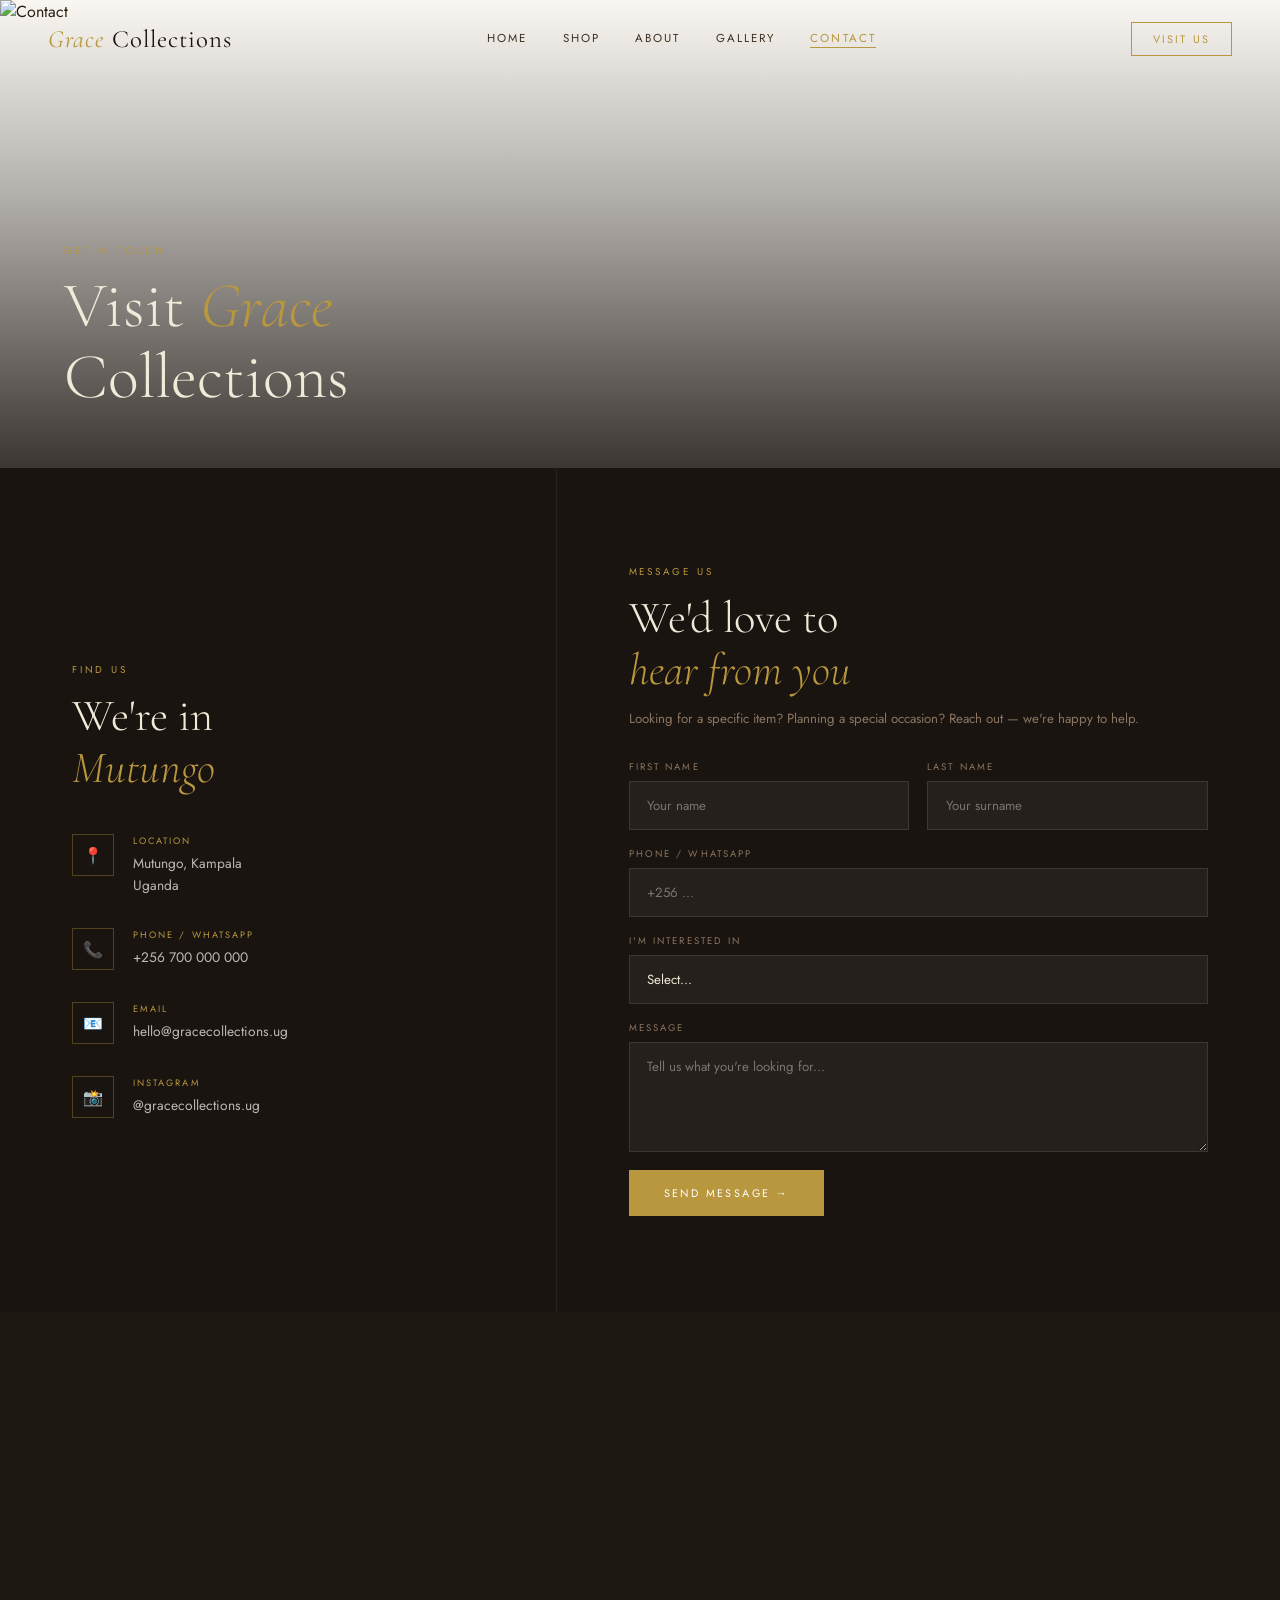
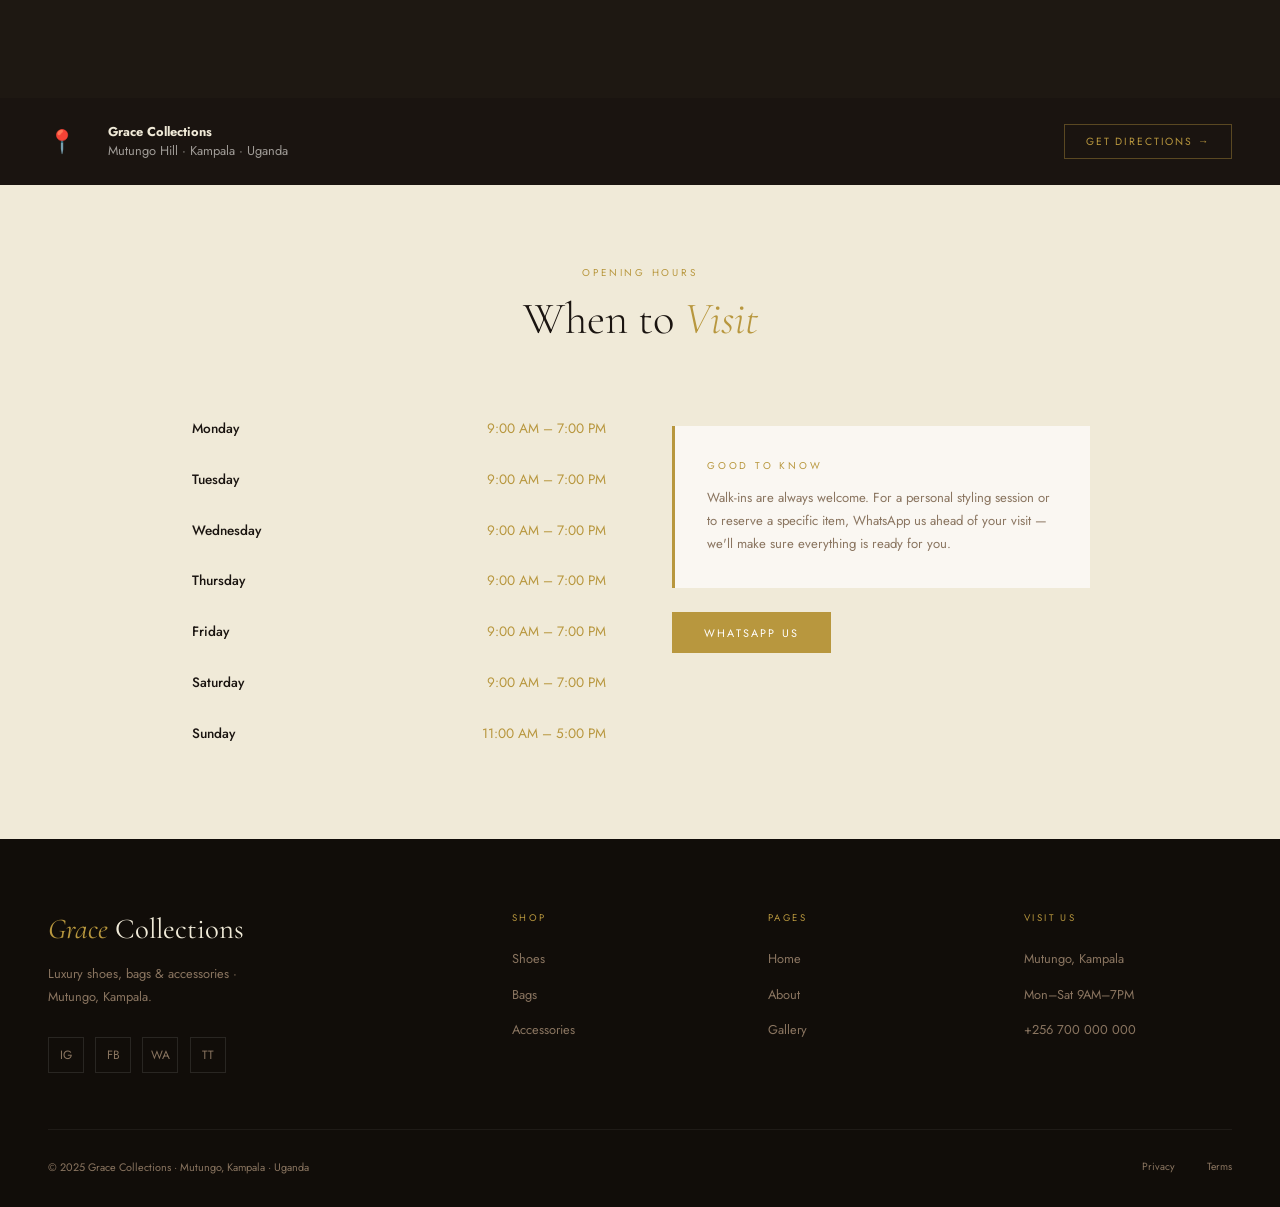
==== contact.html @ 76d76796 "Add files via upload" ====
<!DOCTYPE html>
<html lang="en">
<head>
<meta charset="UTF-8"/><meta name="viewport" content="width=device-width,initial-scale=1"/>
<title>Contact – Grace Collections</title>
<link href="https://fonts.googleapis.com/css2?family=Cormorant+Garamond:ital,wght@0,300;0,400;0,600;1,300;1,400&family=Jost:wght@200;300;400;500&display=swap" rel="stylesheet"/>
<link rel="stylesheet" href="style.css"/>
<style>
#contact-body{display:grid;grid-template-columns:1fr 1.3fr;background:var(--dark);min-height:70vh}
.contact-info{padding:6rem 4.5rem;display:flex;flex-direction:column;justify-content:center;border-right:1px solid rgba(255,255,255,.06)}
.contact-info .section-title{color:var(--cream);margin-bottom:2.5rem}
.c-items{display:flex;flex-direction:column;gap:2rem}
.c-item{display:flex;gap:1.2rem;align-items:flex-start}
.c-ico{width:42px;height:42px;flex-shrink:0;border:1px solid rgba(184,151,62,.35);display:flex;align-items:center;justify-content:center;color:var(--gold);font-size:1rem}
.c-label{font-size:.58rem;letter-spacing:.22em;text-transform:uppercase;color:var(--gold);margin-bottom:.3rem}
.c-val{color:rgba(250,247,242,.72);font-size:.86rem;line-height:1.6}
.contact-form-col{padding:6rem 4.5rem;display:flex;flex-direction:column;justify-content:center}
.contact-form-col .section-title{color:var(--cream);margin-bottom:.8rem}
.contact-form-col>p{color:var(--muted);font-size:.83rem;margin-bottom:2rem}
.cform{display:flex;flex-direction:column;gap:1.1rem}
.frow{display:grid;grid-template-columns:1fr 1fr;gap:1.1rem}
.fg{display:flex;flex-direction:column;gap:.45rem}
.flabel{font-size:.6rem;letter-spacing:.22em;text-transform:uppercase;color:var(--muted)}
.finput,.fselect,.ftxt{background:rgba(255,255,255,.05);border:1px solid rgba(255,255,255,.1);color:var(--cream);padding:.85rem 1.1rem;font-family:var(--ff-sans);font-size:.83rem;outline:none;transition:border-color .3s;width:100%}
.finput:focus,.ftxt:focus{border-color:var(--gold)}
.ftxt{resize:vertical;min-height:110px}
.fselect{appearance:none}
.fsubmit{background:var(--gold);color:var(--white);border:none;cursor:pointer;padding:.95rem 2.2rem;font-family:var(--ff-sans);font-size:.68rem;letter-spacing:.22em;text-transform:uppercase;align-self:flex-start;transition:opacity .3s}
.fsubmit:hover{opacity:.85}
/* MAP */
#map-section{background:#1e1812;padding:0}
.map-embed{width:100%;height:380px;border:none;filter:grayscale(30%) contrast(1.1)}
.map-bar{background:var(--dark);padding:1.5rem 3rem;display:flex;align-items:center;gap:2rem;flex-wrap:wrap}
.map-bar-txt{font-size:.8rem;color:rgba(250,247,242,.6);line-height:1.5}
.map-bar-txt strong{color:var(--cream)}
.map-dir{margin-left:auto;font-size:.65rem;letter-spacing:.18em;text-transform:uppercase;color:var(--gold);border:1px solid rgba(184,151,62,.4);padding:.55rem 1.3rem;transition:.3s;white-space:nowrap}
.map-dir:hover{background:var(--gold);color:var(--white);border-color:var(--gold)}
/* HOURS */
#hours{padding:5rem 3rem;background:var(--cream)}
.hours-inner{display:grid;grid-template-columns:1fr 1fr;gap:4rem;max-width:900px;margin:0 auto}
.hours-table{width:100%}
.hours-table tr{border-bottom:1px solid rgba(0,0,0,.07)}
.hours-table td{padding:.9rem 0;font-size:.85rem;color:var(--muted)}
.hours-table td:first-child{font-weight:500;color:var(--dark)}
.hours-table td:last-child{text-align:right;color:var(--gold)}
.hours-note{background:var(--ivory);padding:2rem;border-left:3px solid var(--gold);margin-top:1.5rem}
.hours-note p{font-size:.82rem;color:var(--muted);line-height:1.75}
@media(max-width:1024px){#contact-body{grid-template-columns:1fr}.contact-info{border-right:none;border-bottom:1px solid rgba(255,255,255,.06);padding:4rem 2.5rem}.contact-form-col{padding:4rem 2.5rem}.hours-inner{grid-template-columns:1fr;gap:2rem}}
@media(max-width:600px){.frow{grid-template-columns:1fr}#hours,#contact-body{padding:0}.contact-info,.contact-form-col{padding:3rem 1.5rem}.map-bar{flex-direction:column;align-items:flex-start;padding:1.2rem 1.5rem}.map-dir{margin-left:0}}
</style>
</head>
<body>
<nav id="navbar">
  <a href="index.html" class="nav-logo"><span>Grace</span> Collections</a>
  <div class="nav-links">
    <a href="index.html">Home</a><a href="shop.html">Shop</a>
    <a href="about.html">About</a><a href="gallery.html">Gallery</a><a href="contact.html" class="active">Contact</a>
  </div>
  <a href="contact.html" class="nav-cta">Visit Us</a>
  <div class="hamburger" id="ham"><span></span><span></span><span></span></div>
</nav>
<div class="mobile-menu" id="mob">
  <a href="index.html" onclick="closeMob()">Home</a><a href="shop.html" onclick="closeMob()">Shop</a>
  <a href="about.html" onclick="closeMob()">About</a><a href="gallery.html" onclick="closeMob()">Gallery</a>
  <a href="contact.html" onclick="closeMob()">Contact</a>
</div>

<div class="page-hero">
  <img src="https://images.unsplash.com/photo-1551488831-00ddcb6c6bd3?w=1400&q=80" alt="Contact"/>
  <div class="page-hero-overlay"></div>
  <div class="page-hero-content">
    <span class="page-tag">Get in Touch</span>
    <h1 class="page-title">Visit <em>Grace</em><br/>Collections</h1>
  </div>
</div>

<section id="contact-body">
  <div class="contact-info reveal-l">
    <span class="section-tag">Find Us</span>
    <h2 class="section-title">We're in<br/><em>Mutungo</em></h2>
    <div class="c-items">
      <div class="c-item"><div class="c-ico">📍</div><div><div class="c-label">Location</div><div class="c-val">Mutungo, Kampala<br/>Uganda</div></div></div>
      <div class="c-item"><div class="c-ico">📞</div><div><div class="c-label">Phone / WhatsApp</div><div class="c-val"><a href="tel:+256700000000" style="color:inherit">+256 700 000 000</a></div></div></div>
      <div class="c-item"><div class="c-ico">📧</div><div><div class="c-label">Email</div><div class="c-val"><a href="mailto:hello@gracecollections.ug" style="color:inherit">hello@gracecollections.ug</a></div></div></div>
      <div class="c-item"><div class="c-ico">📸</div><div><div class="c-label">Instagram</div><div class="c-val">@gracecollections.ug</div></div></div>
    </div>
  </div>

  <div class="contact-form-col reveal-r">
    <span class="section-tag">Message Us</span>
    <h2 class="section-title">We'd love to<br/><em>hear from you</em></h2>
    <p>Looking for a specific item? Planning a special occasion? Reach out — we're happy to help.</p>
    <div class="cform">
      <div class="frow">
        <div class="fg"><label class="flabel">First Name</label><input type="text" class="finput" placeholder="Your name"/></div>
        <div class="fg"><label class="flabel">Last Name</label><input type="text" class="finput" placeholder="Your surname"/></div>
      </div>
      <div class="fg"><label class="flabel">Phone / WhatsApp</label><input type="tel" class="finput" placeholder="+256 ..."/></div>
      <div class="fg"><label class="flabel">I'm interested in</label>
        <select class="fselect finput">
          <option value="">Select...</option>
          <option>Shoes</option><option>Bags</option><option>Accessories</option><option>General Enquiry</option>
        </select>
      </div>
      <div class="fg"><label class="flabel">Message</label><textarea class="ftxt" placeholder="Tell us what you're looking for..."></textarea></div>
      <button class="fsubmit" id="fsend">Send Message →</button>
    </div>
  </div>
</section>

<!-- MAP -->
<section id="map-section">
  <iframe class="map-embed" src="https://www.google.com/maps/embed?pb=!1m18!1m12!1m3!1d3989.757!2d32.624!3d0.316!2m3!1f0!2f0!3f0!3m2!1i1024!2i768!4f13.1!3m3!1m2!1s0x177dbbf2e67c4b1d%3A0x6a6ee9f05d6a1e3a!2sMutungo%2C%20Kampala%2C%20Uganda!5e0!3m2!1sen!2sug!4v1700000000000" allowfullscreen loading="lazy" referrerpolicy="no-referrer-when-downgrade"></iframe>
  <div class="map-bar">
    <div style="font-size:1.4rem;color:var(--gold)">📍</div>
    <div class="map-bar-txt"><strong>Grace Collections</strong><br/>Mutungo Hill · Kampala · Uganda</div>
    <a href="https://maps.google.com/?q=Mutungo+Kampala+Uganda" target="_blank" class="map-dir">Get Directions →</a>
  </div>
</section>

<!-- HOURS -->
<section id="hours">
  <div style="text-align:center;margin-bottom:3.5rem" class="reveal">
    <span class="section-tag">Opening Hours</span>
    <h2 class="section-title">When to <em>Visit</em></h2>
  </div>
  <div class="hours-inner">
    <div class="reveal-l">
      <table class="hours-table">
        <tr><td>Monday</td><td>9:00 AM – 7:00 PM</td></tr>
        <tr><td>Tuesday</td><td>9:00 AM – 7:00 PM</td></tr>
        <tr><td>Wednesday</td><td>9:00 AM – 7:00 PM</td></tr>
        <tr><td>Thursday</td><td>9:00 AM – 7:00 PM</td></tr>
        <tr><td>Friday</td><td>9:00 AM – 7:00 PM</td></tr>
        <tr><td>Saturday</td><td>9:00 AM – 7:00 PM</td></tr>
        <tr><td>Sunday</td><td>11:00 AM – 5:00 PM</td></tr>
      </table>
    </div>
    <div class="reveal-r">
      <div class="hours-note">
        <span class="section-tag">Good to Know</span>
        <p>Walk-ins are always welcome. For a personal styling session or to reserve a specific item, WhatsApp us ahead of your visit — we'll make sure everything is ready for you.</p>
      </div>
      <a href="https://wa.me/256700000000" target="_blank" class="btn-gold" style="display:inline-block;margin-top:1.5rem">WhatsApp Us</a>
    </div>
  </div>
</section>

<footer>
  <div class="footer-top">
    <div><div class="footer-logo"><span>Grace</span> Collections</div><p class="footer-about">Luxury shoes, bags & accessories · Mutungo, Kampala.</p><div class="footer-social"><a href="#" class="social-btn">IG</a><a href="#" class="social-btn">FB</a><a href="#" class="social-btn">WA</a><a href="#" class="social-btn">TT</a></div></div>
    <div><div class="footer-col-title">Shop</div><ul class="footer-links"><li><a href="shop.html">Shoes</a></li><li><a href="shop.html">Bags</a></li><li><a href="shop.html">Accessories</a></li></ul></div>
    <div><div class="footer-col-title">Pages</div><ul class="footer-links"><li><a href="index.html">Home</a></li><li><a href="about.html">About</a></li><li><a href="gallery.html">Gallery</a></li></ul></div>
    <div><div class="footer-col-title">Visit Us</div><ul class="footer-links"><li><a href="#">Mutungo, Kampala</a></li><li><a href="#">Mon–Sat 9AM–7PM</a></li><li><a href="tel:+256700000000">+256 700 000 000</a></li></ul></div>
  </div>
  <div class="footer-bottom"><div class="footer-copy">© 2025 Grace Collections · Mutungo, Kampala · Uganda</div><div class="footer-legal"><a href="#">Privacy</a><a href="#">Terms</a></div></div>
</footer>
<div id="back-top">↑</div>
<script src="shared.js"></script>
<script>
document.getElementById('fsend').addEventListener('click',function(){
  this.textContent='Sent ✓';this.style.background='#3d8b5e';
  setTimeout(()=>{this.textContent='Send Message →';this.style.background=''},3000);
});
</script>
</body>
</html>
---- style.css ----
/* ===== RESET ===== */
*,*::before,*::after{box-sizing:border-box;margin:0;padding:0}
:root{
  --ivory:#faf7f2;--cream:#f0ead8;--sand:#c9b99a;
  --gold:#b8973e;--dark:#1a1410;--mid:#3d2f1f;
  --text:#2b1f10;--muted:#8a7560;--white:#fff;
  --ff-serif:'Cormorant Garamond',Georgia,serif;
  --ff-sans:'Jost',sans-serif;
}
html{scroll-behavior:smooth}
body{font-family:var(--ff-sans);background:var(--ivory);color:var(--text);overflow-x:hidden}
a{text-decoration:none;color:inherit}
img{display:block;width:100%;object-fit:cover}

/* ===== NAV ===== */
nav{
  position:fixed;top:0;left:0;right:0;z-index:800;
  display:flex;align-items:center;justify-content:space-between;
  padding:1.4rem 3rem;
  transition:background .4s,padding .4s;
}
nav.scrolled{background:rgba(250,247,242,.97);box-shadow:0 1px 0 rgba(0,0,0,.07);padding:.9rem 3rem}
.nav-logo{font-family:var(--ff-serif);font-size:1.55rem;color:var(--dark);letter-spacing:.04em}
.nav-logo span{color:var(--gold);font-style:italic}
.nav-links{display:flex;gap:2.2rem}
.nav-links a{
  font-size:.72rem;letter-spacing:.18em;text-transform:uppercase;color:var(--mid);
  position:relative;padding-bottom:2px;
}
.nav-links a::after{content:'';position:absolute;left:0;bottom:0;width:0;height:1px;background:var(--gold);transition:width .3s}
.nav-links a:hover::after,.nav-links a.active::after{width:100%}
.nav-links a.active{color:var(--gold)}
.nav-cta{
  font-size:.68rem;letter-spacing:.2em;text-transform:uppercase;
  border:1px solid var(--gold);color:var(--gold);padding:.5rem 1.3rem;
  transition:background .3s,color .3s;
}
.nav-cta:hover{background:var(--gold);color:var(--white)}
.hamburger{display:none;flex-direction:column;gap:5px;cursor:pointer;z-index:810}
.hamburger span{display:block;width:24px;height:1px;background:var(--dark);transition:.3s}
.hamburger.open span:nth-child(1){transform:translateY(6px) rotate(45deg)}
.hamburger.open span:nth-child(2){opacity:0}
.hamburger.open span:nth-child(3){transform:translateY(-6px) rotate(-45deg)}
.mobile-menu{
  display:none;position:fixed;inset:0;background:var(--dark);
  z-index:801;flex-direction:column;align-items:center;justify-content:center;gap:2.2rem;
}
.mobile-menu.open{display:flex}
.mobile-menu a{font-family:var(--ff-serif);font-size:2rem;color:var(--cream);font-weight:300;letter-spacing:.08em}

/* ===== MARQUEE ===== */
.marquee-strip{background:var(--gold);overflow:hidden;padding:.65rem 0}
.marquee-track{display:flex;animation:marquee 24s linear infinite;width:max-content}
.marquee-item{white-space:nowrap;font-size:.62rem;letter-spacing:.25em;text-transform:uppercase;color:var(--white);padding:0 2.5rem}
@keyframes marquee{from{transform:translateX(0)}to{transform:translateX(-50%)}}

/* ===== PAGE HERO ===== */
.page-hero{
  height:52vh;min-height:360px;
  position:relative;display:flex;align-items:flex-end;
  overflow:hidden;
}
.page-hero img{position:absolute;inset:0;width:100%;height:100%;object-fit:cover}
.page-hero-overlay{position:absolute;inset:0;background:linear-gradient(to top,rgba(26,20,16,.85) 0%,rgba(26,20,16,.3) 60%,transparent)}
.page-hero-content{position:relative;z-index:2;padding:3.5rem 4rem;width:100%}
.page-tag{font-size:.62rem;letter-spacing:.28em;text-transform:uppercase;color:var(--gold);margin-bottom:.8rem;display:block}
.page-title{font-family:var(--ff-serif);font-size:clamp(2.2rem,5vw,4rem);color:var(--cream);font-weight:300;line-height:1.1}
.page-title em{font-style:italic;color:var(--gold)}

/* ===== SHARED SECTION ===== */
.section-tag{font-size:.62rem;letter-spacing:.28em;text-transform:uppercase;color:var(--gold);margin-bottom:.9rem;display:block}
.section-title{font-family:var(--ff-serif);font-size:clamp(1.9rem,3.5vw,3rem);font-weight:300;line-height:1.15;color:var(--dark)}
.section-title em{font-style:italic;color:var(--gold)}

/* ===== BUTTONS ===== */
.btn-gold{background:var(--gold);color:var(--white);padding:.8rem 2rem;font-size:.68rem;letter-spacing:.2em;text-transform:uppercase;transition:opacity .3s;display:inline-block}
.btn-gold:hover{opacity:.85}
.btn-dark{background:var(--dark);color:var(--cream);padding:.8rem 2rem;font-size:.68rem;letter-spacing:.2em;text-transform:uppercase;transition:opacity .3s;display:inline-block}
.btn-dark:hover{opacity:.8}
.btn-outline{border:1px solid var(--gold);color:var(--gold);padding:.8rem 2rem;font-size:.68rem;letter-spacing:.2em;text-transform:uppercase;transition:background .3s,color .3s;display:inline-block}
.btn-outline:hover{background:var(--gold);color:var(--white)}

/* ===== PRODUCT CARD ===== */
.product-card{position:relative}
.product-img{position:relative;overflow:hidden;aspect-ratio:3/4;background:var(--cream)}
.product-img img{width:100%;height:100%;object-fit:cover;transition:transform .55s ease}
.product-card:hover .product-img img{transform:scale(1.07)}
.product-badge{position:absolute;top:.9rem;left:.9rem;background:var(--dark);color:var(--cream);font-size:.52rem;letter-spacing:.18em;text-transform:uppercase;padding:.3rem .65rem}
.product-info{padding:1rem 0 .5rem}
.product-name{font-family:var(--ff-serif);font-size:1.1rem;font-weight:400;color:var(--dark)}
.product-sub{font-size:.65rem;letter-spacing:.12em;text-transform:uppercase;color:var(--muted);margin-top:.25rem}
.product-price{font-size:.82rem;color:var(--gold);margin-top:.6rem}

/* ===== FOOTER ===== */
footer{background:#110d09;padding:4.5rem 3rem 2rem}
.footer-top{display:grid;grid-template-columns:2fr 1fr 1fr 1fr;gap:3rem;padding-bottom:3.5rem;border-bottom:1px solid rgba(255,255,255,.06)}
.footer-logo{font-family:var(--ff-serif);font-size:1.8rem;color:var(--cream)}
.footer-logo span{color:var(--gold);font-style:italic}
.footer-about{font-size:.8rem;color:var(--muted);line-height:1.8;margin-top:1rem;max-width:240px}
.footer-social{display:flex;gap:.7rem;margin-top:1.8rem}
.social-btn{width:36px;height:36px;border:1px solid rgba(255,255,255,.1);display:flex;align-items:center;justify-content:center;color:var(--muted);font-size:.75rem;transition:border-color .3s,color .3s}
.social-btn:hover{border-color:var(--gold);color:var(--gold)}
.footer-col-title{font-size:.6rem;letter-spacing:.25em;text-transform:uppercase;color:var(--gold);margin-bottom:1.3rem}
.footer-links{list-style:none;display:flex;flex-direction:column;gap:.8rem}
.footer-links a{font-size:.8rem;color:var(--muted);transition:color .3s}
.footer-links a:hover{color:var(--cream)}
.footer-bottom{display:flex;align-items:center;justify-content:space-between;padding-top:1.8rem;flex-wrap:wrap;gap:1rem}
.footer-copy{font-size:.68rem;color:var(--muted)}
.footer-legal{display:flex;gap:2rem}
.footer-legal a{font-size:.65rem;color:var(--muted);transition:color .3s}
.footer-legal a:hover{color:var(--cream)}

/* ===== BACK TOP ===== */
#back-top{position:fixed;bottom:2rem;right:2rem;width:44px;height:44px;background:var(--gold);display:flex;align-items:center;justify-content:center;color:var(--white);font-size:1rem;opacity:0;transform:translateY(16px);transition:opacity .3s,transform .3s;cursor:pointer;z-index:700}
#back-top.visible{opacity:1;transform:none}

/* ===== REVEAL ===== */
.reveal{opacity:0;transform:translateY(28px);transition:opacity .7s ease,transform .7s ease}
.reveal.in{opacity:1;transform:none}
.reveal-l{opacity:0;transform:translateX(-28px);transition:opacity .7s ease,transform .7s ease}
.reveal-l.in{opacity:1;transform:none}
.reveal-r{opacity:0;transform:translateX(28px);transition:opacity .7s ease,transform .7s ease}
.reveal-r.in{opacity:1;transform:none}

/* ===== RESPONSIVE ===== */
@media(max-width:1024px){
  nav{padding:1.2rem 2rem}
  nav.scrolled{padding:.85rem 2rem}
  .footer-top{grid-template-columns:1fr 1fr}
  .page-hero-content{padding:3rem 2.5rem}
}
@media(max-width:768px){
  .nav-links,.nav-cta{display:none}
  .hamburger{display:flex}
  .footer-top{grid-template-columns:1fr}
  .footer-bottom{flex-direction:column;text-align:center}
}
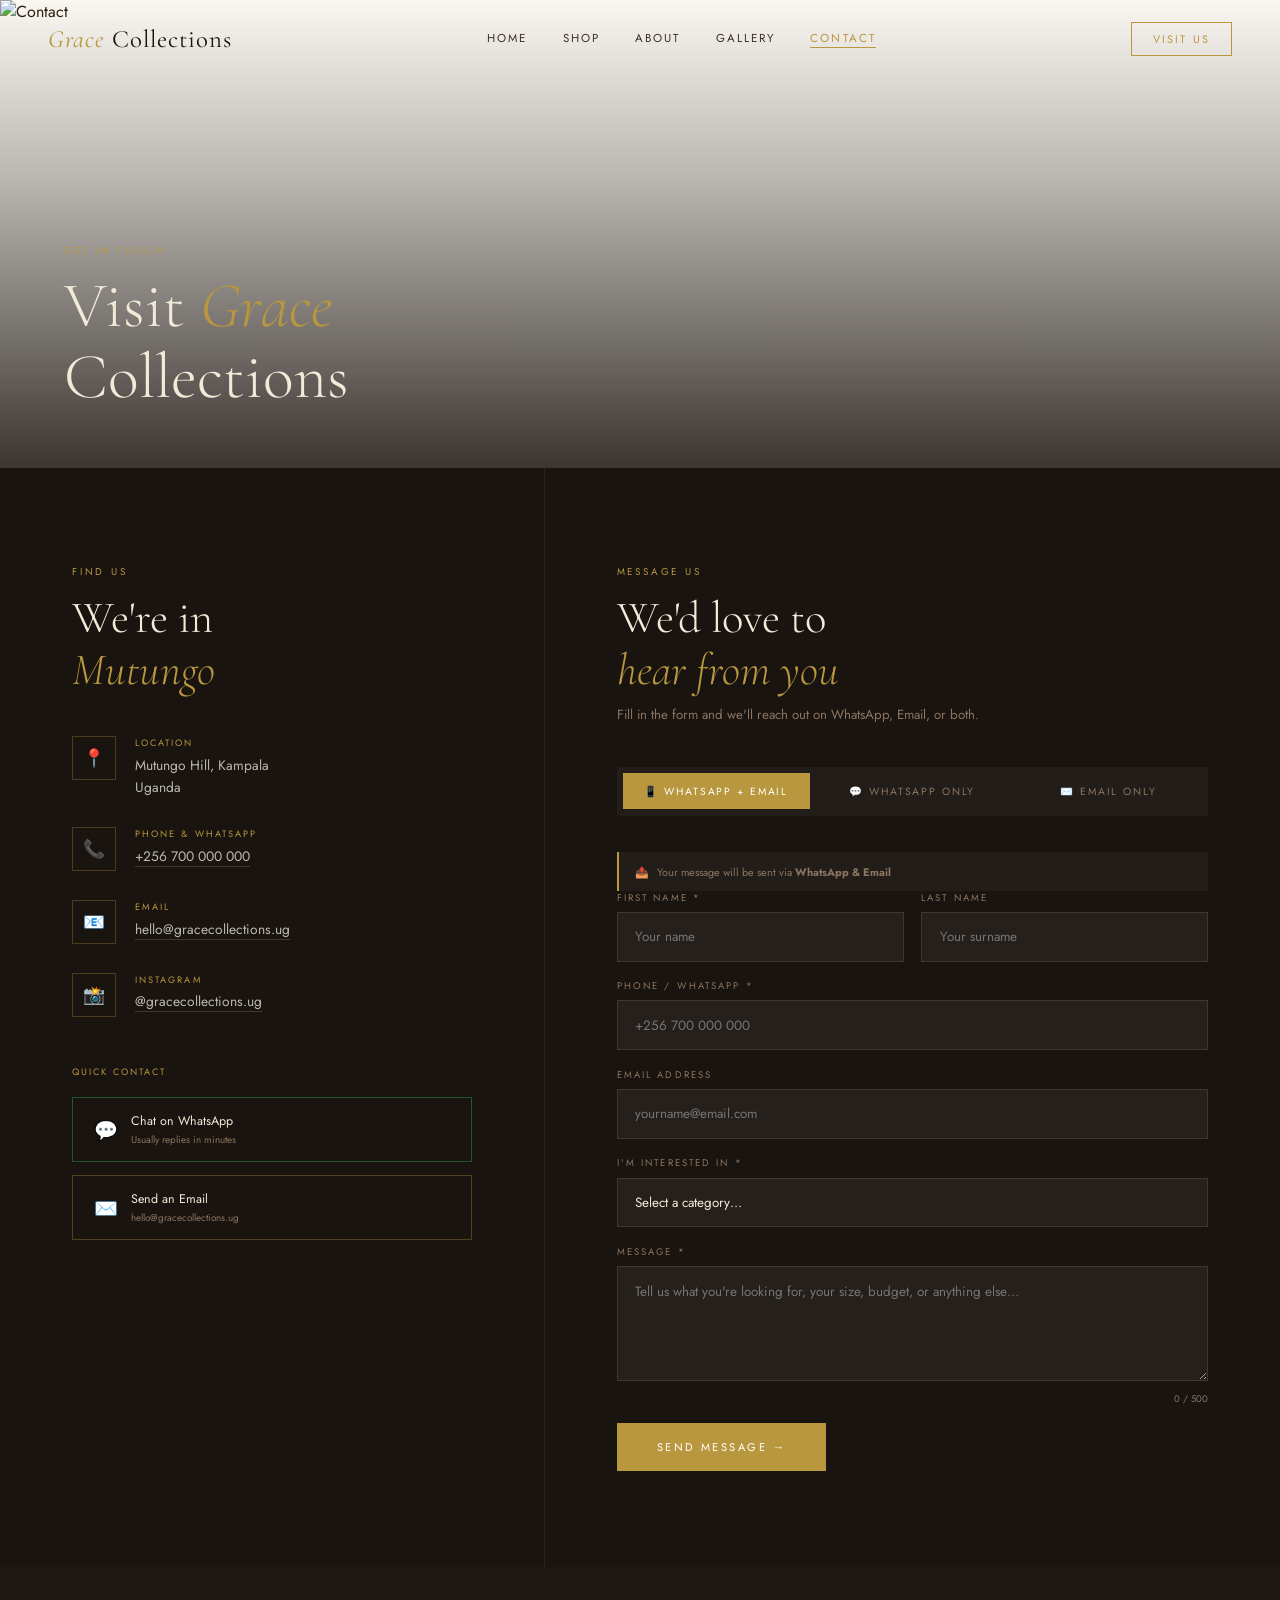
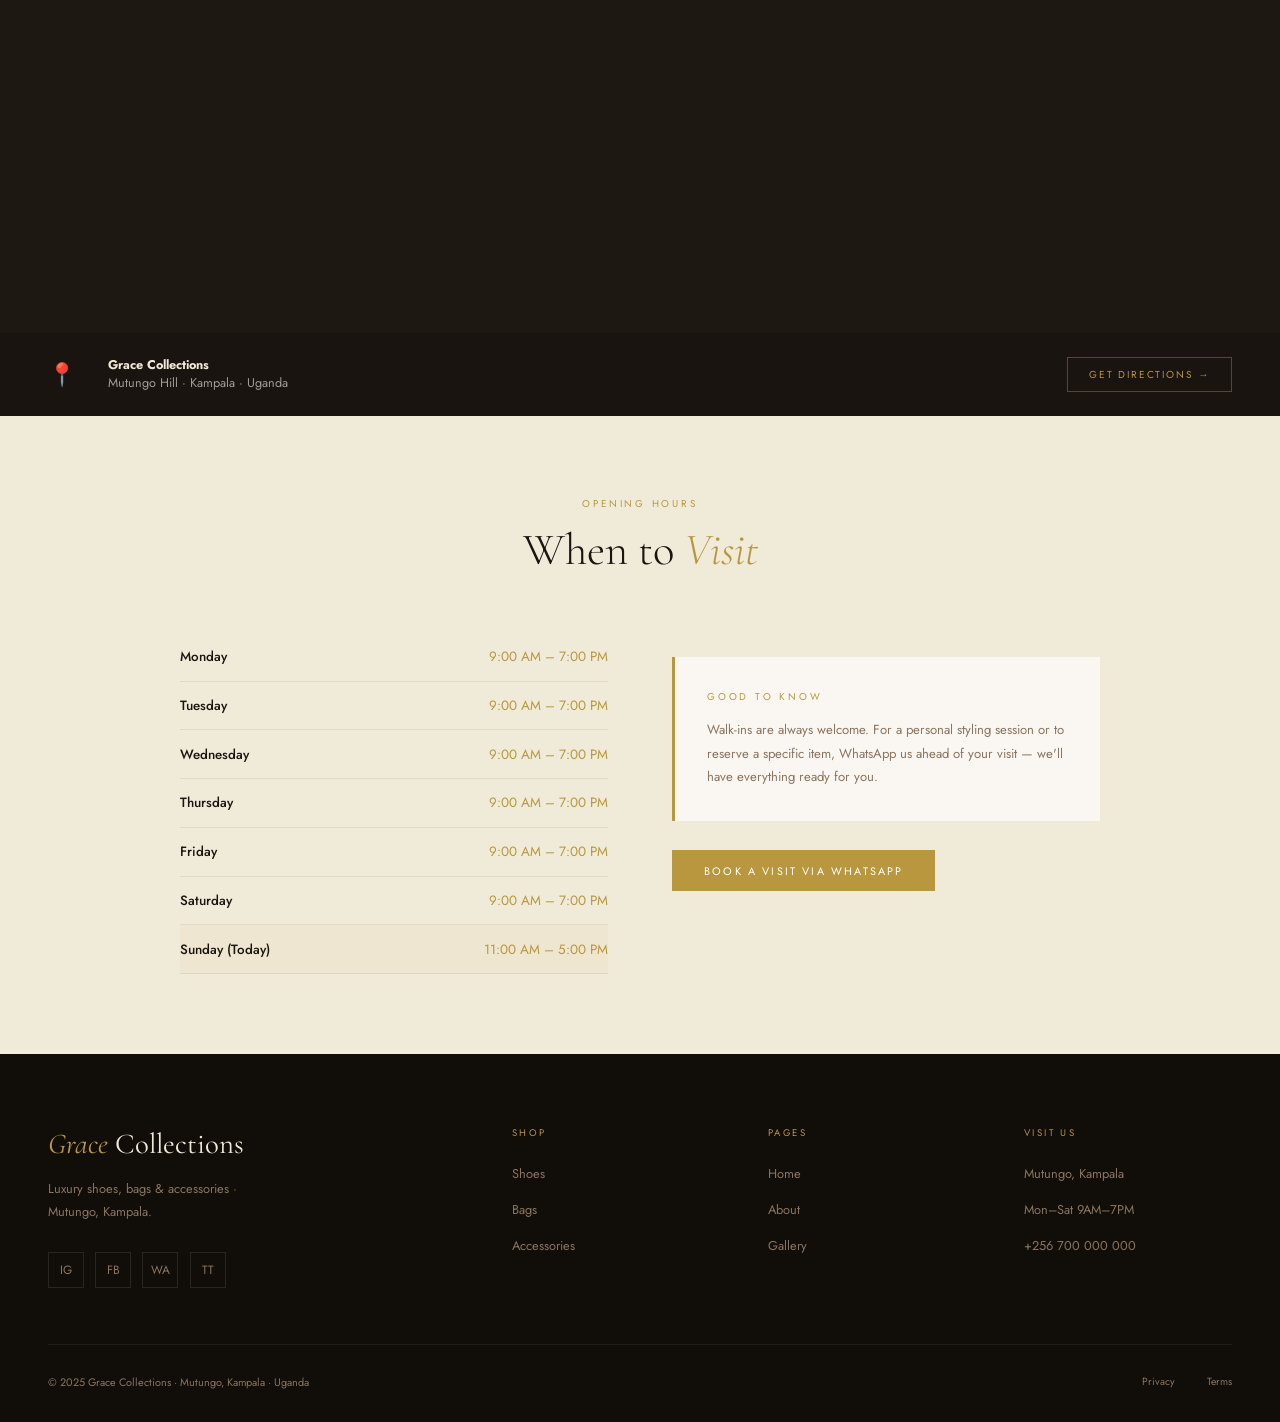
==== commit 75a484f9: "Rename contact-1.html to contact.html" ====
--- a/contact.html
+++ b/contact.html
@@ -6,47 +6,97 @@
 <link href="https://fonts.googleapis.com/css2?family=Cormorant+Garamond:ital,wght@0,300;0,400;0,600;1,300;1,400&family=Jost:wght@200;300;400;500&display=swap" rel="stylesheet"/>
 <link rel="stylesheet" href="style.css"/>
 <style>
-#contact-body{display:grid;grid-template-columns:1fr 1.3fr;background:var(--dark);min-height:70vh}
-.contact-info{padding:6rem 4.5rem;display:flex;flex-direction:column;justify-content:center;border-right:1px solid rgba(255,255,255,.06)}
+/* ── CONTACT LAYOUT ── */
+#contact-body{display:grid;grid-template-columns:1fr 1.35fr;background:var(--dark);min-height:75vh}
+.contact-info{padding:6rem 4.5rem;border-right:1px solid rgba(255,255,255,.06)}
 .contact-info .section-title{color:var(--cream);margin-bottom:2.5rem}
-.c-items{display:flex;flex-direction:column;gap:2rem}
+.c-items{display:flex;flex-direction:column;gap:1.8rem}
 .c-item{display:flex;gap:1.2rem;align-items:flex-start}
-.c-ico{width:42px;height:42px;flex-shrink:0;border:1px solid rgba(184,151,62,.35);display:flex;align-items:center;justify-content:center;color:var(--gold);font-size:1rem}
+.c-ico{width:44px;height:44px;flex-shrink:0;border:1px solid rgba(184,151,62,.3);display:flex;align-items:center;justify-content:center;color:var(--gold);font-size:1.1rem}
 .c-label{font-size:.58rem;letter-spacing:.22em;text-transform:uppercase;color:var(--gold);margin-bottom:.3rem}
 .c-val{color:rgba(250,247,242,.72);font-size:.86rem;line-height:1.6}
+.c-val a{color:inherit;text-decoration:none;border-bottom:1px solid rgba(255,255,255,.15);transition:border-color .3s}
+.c-val a:hover{border-color:var(--gold)}
+/* quick action buttons */
+.quick-actions{margin-top:3rem;display:flex;flex-direction:column;gap:.8rem}
+.qa-label{font-size:.58rem;letter-spacing:.22em;text-transform:uppercase;color:var(--gold);margin-bottom:.4rem}
+.qa-btn{display:flex;align-items:center;gap:.8rem;padding:.9rem 1.3rem;border:1px solid rgba(255,255,255,.1);color:var(--cream);font-family:var(--ff-sans);font-size:.78rem;cursor:pointer;background:none;transition:background .3s,border-color .3s;text-align:left;width:100%}
+.qa-btn:hover{background:rgba(255,255,255,.06);border-color:rgba(255,255,255,.25)}
+.qa-btn.wa{border-color:rgba(37,211,102,.35)}
+.qa-btn.wa:hover{background:rgba(37,211,102,.1);border-color:rgba(37,211,102,.7)}
+.qa-btn.em{border-color:rgba(184,151,62,.35)}
+.qa-btn.em:hover{background:rgba(184,151,62,.1);border-color:var(--gold)}
+.qa-icon{font-size:1.2rem;flex-shrink:0}
+.qa-text small{display:block;font-size:.62rem;color:var(--muted);margin-top:.1rem}
+
+/* ── FORM AREA ── */
 .contact-form-col{padding:6rem 4.5rem;display:flex;flex-direction:column;justify-content:center}
-.contact-form-col .section-title{color:var(--cream);margin-bottom:.8rem}
-.contact-form-col>p{color:var(--muted);font-size:.83rem;margin-bottom:2rem}
+.form-header{margin-bottom:2.5rem}
+.form-header .section-title{color:var(--cream);margin-bottom:.5rem}
+.form-header p{color:var(--muted);font-size:.83rem;line-height:1.7}
+
+/* send method toggle */
+.send-method{display:flex;gap:.6rem;margin-bottom:2rem;background:rgba(255,255,255,.04);padding:.4rem;border-radius:2px}
+.sm-btn{flex:1;padding:.65rem;font-family:var(--ff-sans);font-size:.65rem;letter-spacing:.18em;text-transform:uppercase;border:none;background:none;color:var(--muted);cursor:pointer;transition:.3s}
+.sm-btn.active{background:var(--gold);color:var(--white)}
+
 .cform{display:flex;flex-direction:column;gap:1.1rem}
 .frow{display:grid;grid-template-columns:1fr 1fr;gap:1.1rem}
-.fg{display:flex;flex-direction:column;gap:.45rem}
+.fg{display:flex;flex-direction:column;gap:.45rem;position:relative}
 .flabel{font-size:.6rem;letter-spacing:.22em;text-transform:uppercase;color:var(--muted)}
-.finput,.fselect,.ftxt{background:rgba(255,255,255,.05);border:1px solid rgba(255,255,255,.1);color:var(--cream);padding:.85rem 1.1rem;font-family:var(--ff-sans);font-size:.83rem;outline:none;transition:border-color .3s;width:100%}
-.finput:focus,.ftxt:focus{border-color:var(--gold)}
-.ftxt{resize:vertical;min-height:110px}
-.fselect{appearance:none}
-.fsubmit{background:var(--gold);color:var(--white);border:none;cursor:pointer;padding:.95rem 2.2rem;font-family:var(--ff-sans);font-size:.68rem;letter-spacing:.22em;text-transform:uppercase;align-self:flex-start;transition:opacity .3s}
+.finput,.fselect,.ftxt{background:rgba(255,255,255,.05);border:1px solid rgba(255,255,255,.1);color:var(--cream);padding:.9rem 1.1rem;font-family:var(--ff-sans);font-size:.84rem;outline:none;transition:border-color .3s,background .3s;width:100%}
+.finput:focus,.ftxt:focus{border-color:var(--gold);background:rgba(255,255,255,.07)}
+.finput.error,.ftxt.error{border-color:#e05252}
+.ftxt{resize:vertical;min-height:115px}
+.fselect{appearance:none;cursor:pointer}
+.ferr{font-size:.62rem;color:#e05252;margin-top:.15rem;display:none}
+.ferr.show{display:block}
+
+/* char count */
+.char-count{font-size:.6rem;color:var(--muted);text-align:right;margin-top:.2rem}
+
+/* submit btn */
+.fsubmit{background:var(--gold);color:var(--white);border:none;cursor:pointer;padding:1rem 2.5rem;font-family:var(--ff-sans);font-size:.7rem;letter-spacing:.22em;text-transform:uppercase;align-self:flex-start;transition:opacity .3s,background .3s;display:flex;align-items:center;gap:.6rem;min-width:200px;justify-content:center}
 .fsubmit:hover{opacity:.85}
-/* MAP */
-#map-section{background:#1e1812;padding:0}
-.map-embed{width:100%;height:380px;border:none;filter:grayscale(30%) contrast(1.1)}
-.map-bar{background:var(--dark);padding:1.5rem 3rem;display:flex;align-items:center;gap:2rem;flex-wrap:wrap}
-.map-bar-txt{font-size:.8rem;color:rgba(250,247,242,.6);line-height:1.5}
+.fsubmit:disabled{opacity:.5;cursor:not-allowed}
+.fsubmit .spinner{width:14px;height:14px;border:2px solid rgba(255,255,255,.4);border-top-color:var(--white);border-radius:50%;animation:spin .7s linear infinite;display:none}
+@keyframes spin{to{transform:rotate(360deg)}}
+.fsubmit.loading .spinner{display:block}
+.fsubmit.loading .btn-text{display:none}
+
+/* success state */
+.success-banner{display:none;background:rgba(37,211,102,.1);border:1px solid rgba(37,211,102,.35);padding:2rem;text-align:center;margin-top:1.5rem}
+.success-banner.show{display:block}
+.success-banner h3{font-family:var(--ff-serif);font-size:1.6rem;color:var(--cream);margin-bottom:.5rem}
+.success-banner p{color:var(--muted);font-size:.83rem;line-height:1.7}
+.success-icon{font-size:2rem;margin-bottom:.8rem}
+
+/* delivery note */
+.delivery-note{font-size:.68rem;color:var(--muted);display:flex;align-items:center;gap:.5rem;margin-top:.3rem;padding:.7rem 1rem;background:rgba(255,255,255,.04);border-left:2px solid var(--gold)}
+
+/* ── MAP ── */
+#map-section{background:#1e1812}
+.map-embed{width:100%;height:360px;border:none;filter:grayscale(25%) contrast(1.1)}
+.map-bar{background:var(--dark);padding:1.4rem 3rem;display:flex;align-items:center;gap:2rem;flex-wrap:wrap}
+.map-bar-txt{font-size:.79rem;color:rgba(250,247,242,.6);line-height:1.5}
 .map-bar-txt strong{color:var(--cream)}
-.map-dir{margin-left:auto;font-size:.65rem;letter-spacing:.18em;text-transform:uppercase;color:var(--gold);border:1px solid rgba(184,151,62,.4);padding:.55rem 1.3rem;transition:.3s;white-space:nowrap}
+.map-dir{margin-left:auto;font-size:.63rem;letter-spacing:.18em;text-transform:uppercase;color:var(--gold);border:1px solid rgba(184,151,62,.4);padding:.55rem 1.3rem;transition:.3s;white-space:nowrap}
 .map-dir:hover{background:var(--gold);color:var(--white);border-color:var(--gold)}
-/* HOURS */
+
+/* ── HOURS ── */
 #hours{padding:5rem 3rem;background:var(--cream)}
-.hours-inner{display:grid;grid-template-columns:1fr 1fr;gap:4rem;max-width:900px;margin:0 auto}
-.hours-table{width:100%}
+.hours-inner{display:grid;grid-template-columns:1fr 1fr;gap:4rem;max-width:920px;margin:0 auto}
+.hours-table{width:100%;border-collapse:collapse}
 .hours-table tr{border-bottom:1px solid rgba(0,0,0,.07)}
-.hours-table td{padding:.9rem 0;font-size:.85rem;color:var(--muted)}
+.hours-table td{padding:.9rem 0;font-size:.84rem;color:var(--muted)}
 .hours-table td:first-child{font-weight:500;color:var(--dark)}
 .hours-table td:last-child{text-align:right;color:var(--gold)}
-.hours-note{background:var(--ivory);padding:2rem;border-left:3px solid var(--gold);margin-top:1.5rem}
-.hours-note p{font-size:.82rem;color:var(--muted);line-height:1.75}
+.hours-today td{background:rgba(184,151,62,.05)}
+.hours-note{background:var(--ivory);padding:2rem 2rem;border-left:3px solid var(--gold);margin-top:1.5rem}
+.hours-note p{font-size:.82rem;color:var(--muted);line-height:1.8}
+
 @media(max-width:1024px){#contact-body{grid-template-columns:1fr}.contact-info{border-right:none;border-bottom:1px solid rgba(255,255,255,.06);padding:4rem 2.5rem}.contact-form-col{padding:4rem 2.5rem}.hours-inner{grid-template-columns:1fr;gap:2rem}}
-@media(max-width:600px){.frow{grid-template-columns:1fr}#hours,#contact-body{padding:0}.contact-info,.contact-form-col{padding:3rem 1.5rem}.map-bar{flex-direction:column;align-items:flex-start;padding:1.2rem 1.5rem}.map-dir{margin-left:0}}
+@media(max-width:600px){.frow{grid-template-columns:1fr}#hours{padding:3.5rem 1.5rem}.map-bar{padding:1.2rem 1.5rem;flex-direction:column;align-items:flex-start}.map-dir{margin-left:0}.send-method{flex-direction:column}}
 </style>
 </head>
 <body>
@@ -75,42 +125,126 @@
 </div>
 
 <section id="contact-body">
+  <!-- LEFT: Info -->
   <div class="contact-info reveal-l">
     <span class="section-tag">Find Us</span>
     <h2 class="section-title">We're in<br/><em>Mutungo</em></h2>
     <div class="c-items">
-      <div class="c-item"><div class="c-ico">📍</div><div><div class="c-label">Location</div><div class="c-val">Mutungo, Kampala<br/>Uganda</div></div></div>
-      <div class="c-item"><div class="c-ico">📞</div><div><div class="c-label">Phone / WhatsApp</div><div class="c-val"><a href="tel:+256700000000" style="color:inherit">+256 700 000 000</a></div></div></div>
-      <div class="c-item"><div class="c-ico">📧</div><div><div class="c-label">Email</div><div class="c-val"><a href="mailto:hello@gracecollections.ug" style="color:inherit">hello@gracecollections.ug</a></div></div></div>
-      <div class="c-item"><div class="c-ico">📸</div><div><div class="c-label">Instagram</div><div class="c-val">@gracecollections.ug</div></div></div>
-    </div>
-  </div>
-
+      <div class="c-item">
+        <div class="c-ico">📍</div>
+        <div><div class="c-label">Location</div><div class="c-val">Mutungo Hill, Kampala<br/>Uganda</div></div>
+      </div>
+      <div class="c-item">
+        <div class="c-ico">📞</div>
+        <div><div class="c-label">Phone & WhatsApp</div><div class="c-val"><a href="tel:+256700000000">+256 700 000 000</a></div></div>
+      </div>
+      <div class="c-item">
+        <div class="c-ico">📧</div>
+        <div><div class="c-label">Email</div><div class="c-val"><a href="mailto:hello@gracecollections.ug">hello@gracecollections.ug</a></div></div>
+      </div>
+      <div class="c-item">
+        <div class="c-ico">📸</div>
+        <div><div class="c-label">Instagram</div><div class="c-val"><a href="#">@gracecollections.ug</a></div></div>
+      </div>
+    </div>
+
+    <!-- Quick contact buttons -->
+    <div class="quick-actions">
+      <div class="qa-label">Quick Contact</div>
+      <button class="qa-btn wa" id="waQuick">
+        <span class="qa-icon">💬</span>
+        <div class="qa-text">Chat on WhatsApp<small>Usually replies in minutes</small></div>
+      </button>
+      <button class="qa-btn em" id="emQuick">
+        <span class="qa-icon">✉️</span>
+        <div class="qa-text">Send an Email<small>hello@gracecollections.ug</small></div>
+      </button>
+    </div>
+  </div>
+
+  <!-- RIGHT: Form -->
   <div class="contact-form-col reveal-r">
-    <span class="section-tag">Message Us</span>
-    <h2 class="section-title">We'd love to<br/><em>hear from you</em></h2>
-    <p>Looking for a specific item? Planning a special occasion? Reach out — we're happy to help.</p>
-    <div class="cform">
+    <div class="form-header">
+      <span class="section-tag">Message Us</span>
+      <h2 class="section-title">We'd love to<br/><em>hear from you</em></h2>
+      <p>Fill in the form and we'll reach out on WhatsApp, Email, or both.</p>
+    </div>
+
+    <!-- Send method selector -->
+    <div class="send-method" id="sendMethod">
+      <button class="sm-btn active" data-method="both">📱 WhatsApp + Email</button>
+      <button class="sm-btn" data-method="whatsapp">💬 WhatsApp Only</button>
+      <button class="sm-btn" data-method="email">✉️ Email Only</button>
+    </div>
+
+    <div class="delivery-note" id="deliveryNote">
+      <span>📤</span>
+      <span>Your message will be sent via <strong id="methodDisplay">WhatsApp & Email</strong></span>
+    </div>
+
+    <div class="cform" id="contactForm">
       <div class="frow">
-        <div class="fg"><label class="flabel">First Name</label><input type="text" class="finput" placeholder="Your name"/></div>
-        <div class="fg"><label class="flabel">Last Name</label><input type="text" class="finput" placeholder="Your surname"/></div>
-      </div>
-      <div class="fg"><label class="flabel">Phone / WhatsApp</label><input type="tel" class="finput" placeholder="+256 ..."/></div>
-      <div class="fg"><label class="flabel">I'm interested in</label>
-        <select class="fselect finput">
-          <option value="">Select...</option>
-          <option>Shoes</option><option>Bags</option><option>Accessories</option><option>General Enquiry</option>
+        <div class="fg">
+          <label class="flabel">First Name *</label>
+          <input type="text" class="finput" id="firstName" placeholder="Your name"/>
+          <span class="ferr" id="errFirst">Please enter your first name</span>
+        </div>
+        <div class="fg">
+          <label class="flabel">Last Name</label>
+          <input type="text" class="finput" id="lastName" placeholder="Your surname"/>
+        </div>
+      </div>
+      <div class="fg">
+        <label class="flabel">Phone / WhatsApp *</label>
+        <input type="tel" class="finput" id="phone" placeholder="+256 700 000 000"/>
+        <span class="ferr" id="errPhone">Please enter your phone number</span>
+      </div>
+      <div class="fg">
+        <label class="flabel">Email Address</label>
+        <input type="email" class="finput" id="email" placeholder="yourname@email.com"/>
+        <span class="ferr" id="errEmail">Please enter a valid email address</span>
+      </div>
+      <div class="fg">
+        <label class="flabel">I'm Interested In *</label>
+        <select class="fselect finput" id="interest">
+          <option value="">Select a category…</option>
+          <option value="Shoes">👠 Shoes</option>
+          <option value="Bags">👜 Bags</option>
+          <option value="Accessories">✨ Accessories / Belts</option>
+          <option value="Multiple Items">🛍️ Multiple Items</option>
+          <option value="General Enquiry">💬 General Enquiry</option>
+          <option value="Custom Order">🌟 Custom / Special Order</option>
         </select>
-      </div>
-      <div class="fg"><label class="flabel">Message</label><textarea class="ftxt" placeholder="Tell us what you're looking for..."></textarea></div>
-      <button class="fsubmit" id="fsend">Send Message →</button>
+        <span class="ferr" id="errInterest">Please select a category</span>
+      </div>
+      <div class="fg">
+        <label class="flabel">Message *</label>
+        <textarea class="ftxt" id="message" placeholder="Tell us what you're looking for, your size, budget, or anything else…" maxlength="500"></textarea>
+        <span class="ferr" id="errMsg">Please write a message</span>
+        <div class="char-count"><span id="charCount">0</span> / 500</div>
+      </div>
+
+      <button class="fsubmit" id="submitBtn">
+        <div class="spinner"></div>
+        <span class="btn-text">Send Message →</span>
+      </button>
+    </div>
+
+    <!-- Success Banner -->
+    <div class="success-banner" id="successBanner">
+      <div class="success-icon">✅</div>
+      <h3>Message Sent!</h3>
+      <p id="successText">Your message has been sent. Grace will get back to you shortly!</p>
+      <button class="btn-outline" style="margin-top:1.5rem;border-color:rgba(37,211,102,.5);color:#4ade80" id="sendAnother">Send Another Message</button>
     </div>
   </div>
 </section>
 
 <!-- MAP -->
 <section id="map-section">
-  <iframe class="map-embed" src="https://www.google.com/maps/embed?pb=!1m18!1m12!1m3!1d3989.757!2d32.624!3d0.316!2m3!1f0!2f0!3f0!3m2!1i1024!2i768!4f13.1!3m3!1m2!1s0x177dbbf2e67c4b1d%3A0x6a6ee9f05d6a1e3a!2sMutungo%2C%20Kampala%2C%20Uganda!5e0!3m2!1sen!2sug!4v1700000000000" allowfullscreen loading="lazy" referrerpolicy="no-referrer-when-downgrade"></iframe>
+  <iframe class="map-embed"
+    src="https://www.google.com/maps/embed?pb=!1m18!1m12!1m3!1d3989.757!2d32.624!3d0.316!2m3!1f0!2f0!3f0!3m2!1i1024!2i768!4f13.1!3m3!1m2!1s0x177dbbf2e67c4b1d%3A0x6a6ee9f05d6a1e3a!2sMutungo%2C%20Kampala%2C%20Uganda!5e0!3m2!1sen!2sug!4v1700000000000"
+    allowfullscreen loading="lazy" referrerpolicy="no-referrer-when-downgrade"></iframe>
   <div class="map-bar">
     <div style="font-size:1.4rem;color:var(--gold)">📍</div>
     <div class="map-bar-txt"><strong>Grace Collections</strong><br/>Mutungo Hill · Kampala · Uganda</div>
@@ -126,22 +260,22 @@
   </div>
   <div class="hours-inner">
     <div class="reveal-l">
-      <table class="hours-table">
-        <tr><td>Monday</td><td>9:00 AM – 7:00 PM</td></tr>
-        <tr><td>Tuesday</td><td>9:00 AM – 7:00 PM</td></tr>
-        <tr><td>Wednesday</td><td>9:00 AM – 7:00 PM</td></tr>
-        <tr><td>Thursday</td><td>9:00 AM – 7:00 PM</td></tr>
-        <tr><td>Friday</td><td>9:00 AM – 7:00 PM</td></tr>
-        <tr><td>Saturday</td><td>9:00 AM – 7:00 PM</td></tr>
-        <tr><td>Sunday</td><td>11:00 AM – 5:00 PM</td></tr>
+      <table class="hours-table" id="hoursTable">
+        <tr data-day="1"><td>Monday</td><td>9:00 AM – 7:00 PM</td></tr>
+        <tr data-day="2"><td>Tuesday</td><td>9:00 AM – 7:00 PM</td></tr>
+        <tr data-day="3"><td>Wednesday</td><td>9:00 AM – 7:00 PM</td></tr>
+        <tr data-day="4"><td>Thursday</td><td>9:00 AM – 7:00 PM</td></tr>
+        <tr data-day="5"><td>Friday</td><td>9:00 AM – 7:00 PM</td></tr>
+        <tr data-day="6"><td>Saturday</td><td>9:00 AM – 7:00 PM</td></tr>
+        <tr data-day="0"><td>Sunday</td><td>11:00 AM – 5:00 PM</td></tr>
       </table>
     </div>
     <div class="reveal-r">
       <div class="hours-note">
         <span class="section-tag">Good to Know</span>
-        <p>Walk-ins are always welcome. For a personal styling session or to reserve a specific item, WhatsApp us ahead of your visit — we'll make sure everything is ready for you.</p>
-      </div>
-      <a href="https://wa.me/256700000000" target="_blank" class="btn-gold" style="display:inline-block;margin-top:1.5rem">WhatsApp Us</a>
+        <p>Walk-ins are always welcome. For a personal styling session or to reserve a specific item, WhatsApp us ahead of your visit — we'll have everything ready for you.</p>
+      </div>
+      <a href="https://wa.me/256700000000?text=Hello%20Grace%20Collections!%20I'd%20like%20to%20book%20a%20visit." target="_blank" class="btn-gold" style="display:inline-block;margin-top:1.8rem">Book a Visit via WhatsApp</a>
     </div>
   </div>
 </section>
@@ -158,9 +292,146 @@
 <div id="back-top">↑</div>
 <script src="shared.js"></script>
 <script>
-document.getElementById('fsend').addEventListener('click',function(){
-  this.textContent='Sent ✓';this.style.background='#3d8b5e';
-  setTimeout(()=>{this.textContent='Send Message →';this.style.background=''},3000);
+// ═══ CONFIG — update these with real details ═══
+const OWNER_PHONE = '256700000000';   // WhatsApp: no + or spaces
+const OWNER_EMAIL = 'hello@gracecollections.ug';
+
+// ═══ HIGHLIGHT TODAY'S HOURS ═══
+const today = new Date().getDay();
+document.querySelectorAll('#hoursTable tr').forEach(tr=>{
+  if(parseInt(tr.dataset.day)===today){ tr.classList.add('hours-today'); tr.cells[0].textContent+=' (Today)'; }
+});
+
+// ═══ SEND METHOD ═══
+let sendMethod = 'both';
+const methodDisplay = { both:'WhatsApp & Email', whatsapp:'WhatsApp', email:'Email' };
+document.querySelectorAll('.sm-btn').forEach(b=>{
+  b.addEventListener('click',()=>{
+    document.querySelectorAll('.sm-btn').forEach(x=>x.classList.remove('active'));
+    b.classList.add('active');
+    sendMethod = b.dataset.method;
+    document.getElementById('methodDisplay').textContent = methodDisplay[sendMethod];
+  });
+});
+
+// ═══ CHAR COUNT ═══
+document.getElementById('message').addEventListener('input',function(){
+  document.getElementById('charCount').textContent = this.value.length;
+});
+
+// ═══ QUICK BUTTONS ═══
+document.getElementById('waQuick').addEventListener('click',()=>{
+  const msg='Hello Grace Collections! 👋 I\'d like to enquire about your products. Please assist me.';
+  window.open(`https://wa.me/${OWNER_PHONE}?text=${encodeURIComponent(msg)}`,'_blank');
+});
+document.getElementById('emQuick').addEventListener('click',()=>{
+  window.location.href=`mailto:${OWNER_EMAIL}?subject=Enquiry – Grace Collections`;
+});
+
+// ═══ VALIDATION ═══
+function validate(){
+  let ok=true;
+  const fields=[
+    {id:'firstName',err:'errFirst',check:v=>v.trim().length>1},
+    {id:'phone',    err:'errPhone', check:v=>v.replace(/\D/g,'').length>=9},
+    {id:'interest', err:'errInterest',check:v=>v!==''},
+    {id:'message',  err:'errMsg',   check:v=>v.trim().length>5},
+  ];
+  // email only required if send method includes email
+  if(sendMethod==='both'||sendMethod==='email'){
+    fields.push({id:'email',err:'errEmail',check:v=>/^[^\s@]+@[^\s@]+\.[^\s@]+$/.test(v)||v.trim()===''});
+  }
+  fields.forEach(f=>{
+    const el=document.getElementById(f.id);
+    const err=document.getElementById(f.err);
+    if(!el||!err) return;
+    const valid=f.check(el.value);
+    el.classList.toggle('error',!valid);
+    err.classList.toggle('show',!valid);
+    if(!valid) ok=false;
+  });
+  return ok;
+}
+
+// ═══ BUILD MESSAGE ═══
+function buildWAMessage(){
+  const fn = document.getElementById('firstName').value.trim();
+  const ln = document.getElementById('lastName').value.trim();
+  const ph = document.getElementById('phone').value.trim();
+  const em = document.getElementById('email').value.trim();
+  const it = document.getElementById('interest').value;
+  const mg = document.getElementById('message').value.trim();
+  return `Hello Grace Collections! 👋\n\n*New Enquiry from the Website*\n\n👤 *Name:* ${fn} ${ln}\n📞 *Phone:* ${ph}${em?`\n📧 *Email:* ${em}`:''}\n🛍️ *Interested In:* ${it}\n\n💬 *Message:*\n${mg}\n\n_Sent from gracecollections.ug_`;
+}
+
+function buildEmailBody(){
+  const fn = document.getElementById('firstName').value.trim();
+  const ln = document.getElementById('lastName').value.trim();
+  const ph = document.getElementById('phone').value.trim();
+  const em = document.getElementById('email').value.trim();
+  const it = document.getElementById('interest').value;
+  const mg = document.getElementById('message').value.trim();
+  return `New enquiry from Grace Collections website:\n\nName: ${fn} ${ln}\nPhone: ${ph}\nEmail: ${em}\nInterested In: ${it}\n\nMessage:\n${mg}`;
+}
+
+// ═══ SUBMIT ═══
+document.getElementById('submitBtn').addEventListener('click',()=>{
+  if(!validate()) return;
+
+  const btn = document.getElementById('submitBtn');
+  btn.classList.add('loading');
+  btn.disabled = true;
+
+  // Small delay for UX
+  setTimeout(()=>{
+    let sent = [];
+
+    // ── Send via WhatsApp ──
+    if(sendMethod==='both'||sendMethod==='whatsapp'){
+      const waMsg = buildWAMessage();
+      window.open(`https://wa.me/${OWNER_PHONE}?text=${encodeURIComponent(waMsg)}`,'_blank');
+      sent.push('WhatsApp');
+    }
+
+    // ── Send via Email (mailto opens mail client) ──
+    if(sendMethod==='both'||sendMethod==='email'){
+      const fn=document.getElementById('firstName').value.trim();
+      const ln=document.getElementById('lastName').value.trim();
+      const it=document.getElementById('interest').value;
+      const body=buildEmailBody();
+      const replyTo=document.getElementById('email').value.trim();
+      const mailtoLink=`mailto:${OWNER_EMAIL}?subject=${encodeURIComponent('Enquiry: '+it+' – '+fn+' '+ln)}&body=${encodeURIComponent(body)}${replyTo?'&reply-to='+encodeURIComponent(replyTo):''}`;
+      // Small delay so both windows open cleanly
+      setTimeout(()=>{ window.location.href=mailtoLink; }, sent.length?800:0);
+      sent.push('Email');
+    }
+
+    btn.classList.remove('loading');
+    btn.disabled = false;
+
+    // Show success
+    document.getElementById('contactForm').style.display='none';
+    const banner=document.getElementById('successBanner');
+    banner.classList.add('show');
+    document.getElementById('successText').textContent =
+      `Your message has been sent via ${sent.join(' & ')}. Grace will get back to you very soon — usually within the hour!`;
+
+    // Reset
+    document.getElementById('sendAnother').addEventListener('click',()=>{
+      document.getElementById('contactForm').reset();
+      document.getElementById('contactForm').style.display='flex';
+      banner.classList.remove('show');
+      document.getElementById('charCount').textContent='0';
+      document.querySelectorAll('.finput,.ftxt').forEach(el=>el.classList.remove('error'));
+      document.querySelectorAll('.ferr').forEach(el=>el.classList.remove('show'));
+    });
+
+  }, 1200);
+});
+
+// Remove error on input
+document.querySelectorAll('.finput,.ftxt,.fselect').forEach(el=>{
+  el.addEventListener('input',()=>{ el.classList.remove('error'); const err=document.getElementById('err'+el.id.charAt(0).toUpperCase()+el.id.slice(1)); if(err) err.classList.remove('show'); });
 });
 </script>
 </body>
